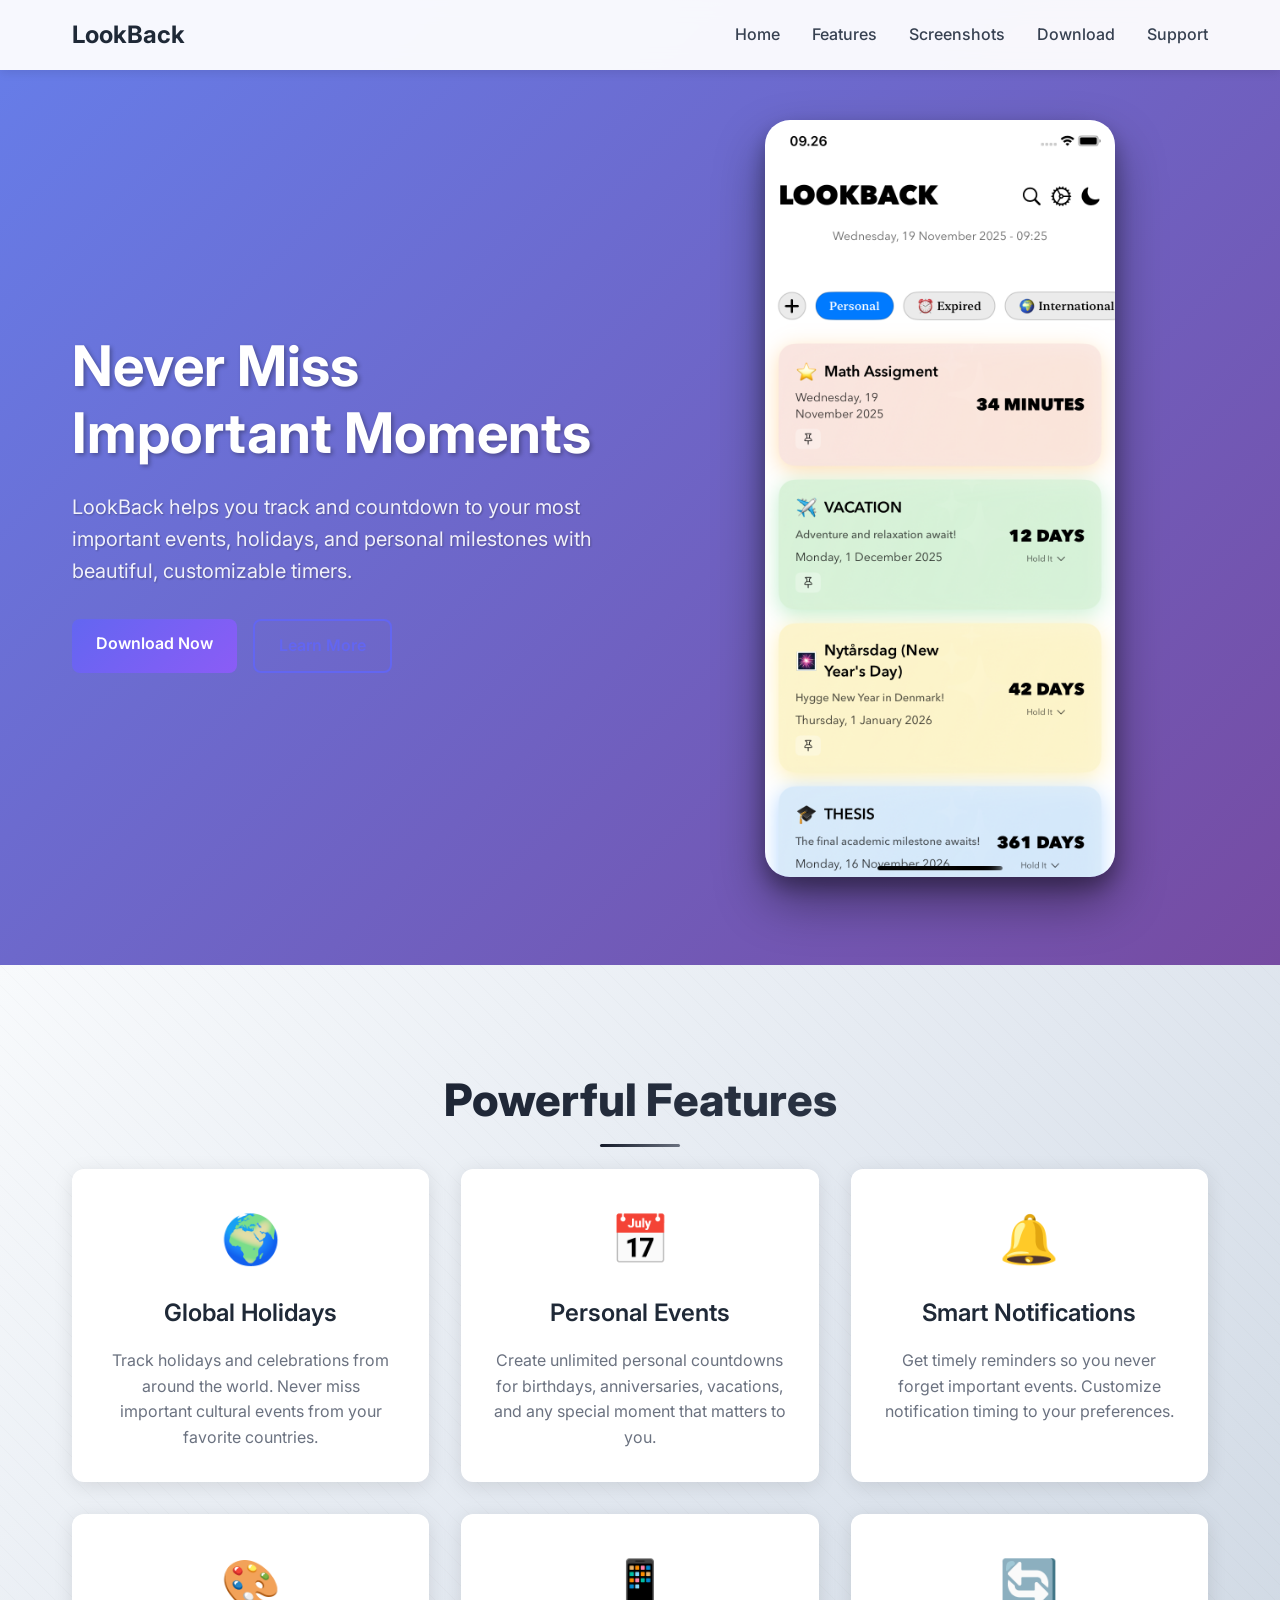
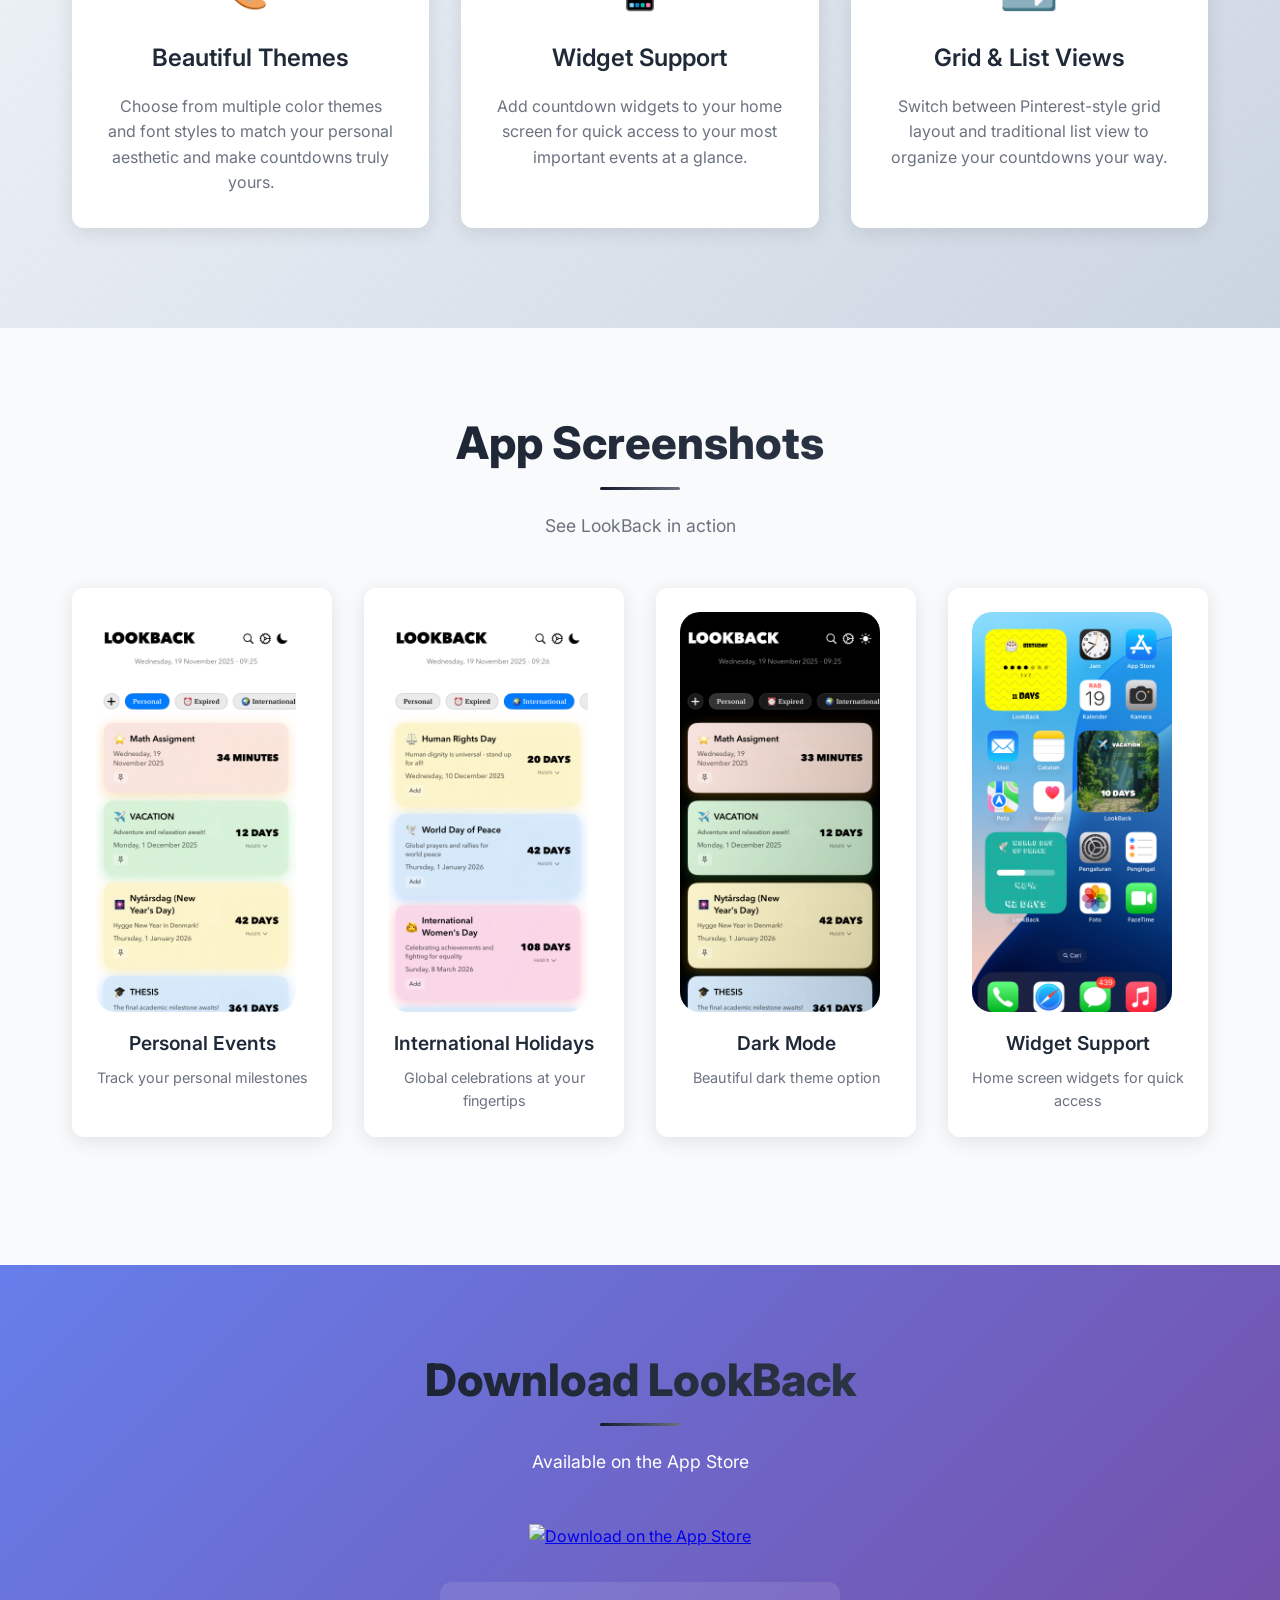
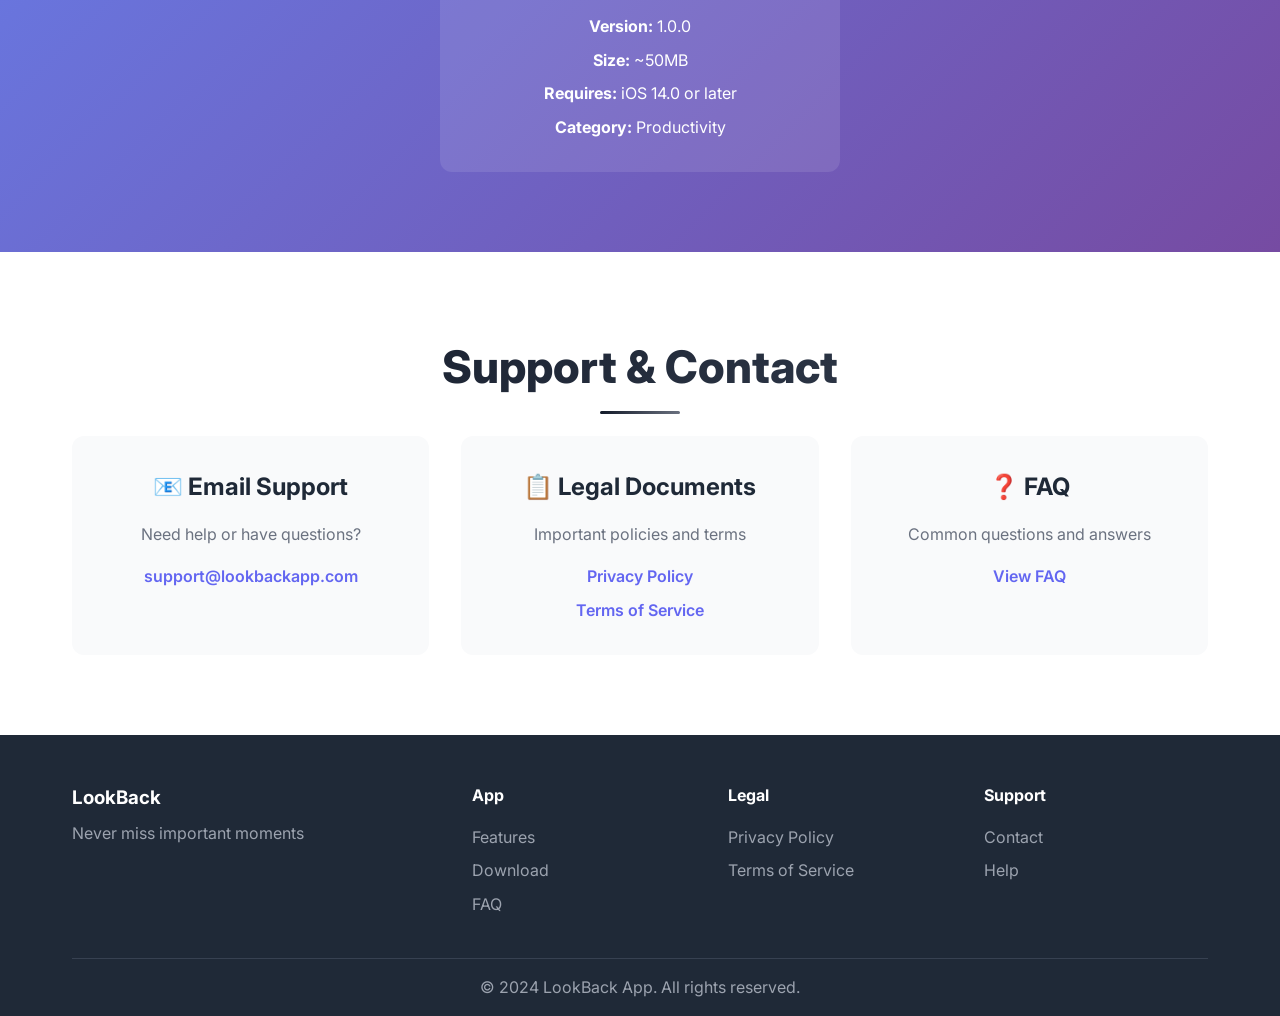
==== index.html @ e38936b4 "Add files via upload Init" ====
<!DOCTYPE html>
<html lang="en">
<head>
    <meta charset="UTF-8">
    <meta name="viewport" content="width=device-width, initial-scale=1.0">
    <title>LookBack - Countdown App</title>
    <meta name="description" content="LookBack - Never miss important moments with beautiful countdown timers for personal events, holidays, and global celebrations.">
    <meta name="keywords" content="countdown, timer, events, holidays, personal, reminders, iOS, app">
    <meta name="author" content="LookBack Team">
    <link rel="stylesheet" href="styles.css">
    <link href="https://fonts.googleapis.com/css2?family=Inter:wght@300;400;500;600;700&display=swap" rel="stylesheet">
    <link rel="icon" type="image/png" href="images/Icon.png">
</head>
<body>
    <nav class="navbar">
        <div class="nav-container">
            <div class="nav-logo">
                <h1>LookBack</h1>
            </div>
            <ul class="nav-menu">
                <li><a href="#home" class="nav-link">Home</a></li>
                <li><a href="#features" class="nav-link">Features</a></li>
                <li><a href="#screenshots" class="nav-link">Screenshots</a></li>
                <li><a href="#download" class="nav-link">Download</a></li>
                <li><a href="#support" class="nav-link">Support</a></li>
            </ul>
            <div class="hamburger">
                <span class="bar"></span>
                <span class="bar"></span>
                <span class="bar"></span>
            </div>
        </div>
    </nav>

    <main>
        <!-- Hero Section -->
        <section id="home" class="hero">
            <div class="hero-container">
                <div class="hero-content">
                    <h1 class="hero-title">Never Miss Important Moments</h1>
                    <p class="hero-subtitle">LookBack helps you track and countdown to your most important events, holidays, and personal milestones with beautiful, customizable timers.</p>
                    <div class="hero-buttons">
                        <a href="#download" class="btn btn-primary">Download Now</a>
                        <a href="#features" class="btn btn-secondary">Learn More</a>
                    </div>
                </div>
                <div class="hero-image">
                    <img src="images/lightMode.png" alt="LookBack App Screenshot" class="app-mockup">
                </div>
            </div>
        </section>

        <!-- Features Section -->
        <section id="features" class="features">
            <div class="container">
                <h2 class="section-title">Powerful Features</h2>
                <div class="features-grid">
                    <div class="feature-card">
                        <div class="feature-icon">🌍</div>
                        <h3>Global Holidays</h3>
                        <p>Track holidays and celebrations from around the world. Never miss important cultural events from your favorite countries.</p>
                    </div>
                    <div class="feature-card">
                        <div class="feature-icon">📅</div>
                        <h3>Personal Events</h3>
                        <p>Create unlimited personal countdowns for birthdays, anniversaries, vacations, and any special moment that matters to you.</p>
                    </div>
                    <div class="feature-card">
                        <div class="feature-icon">🔔</div>
                        <h3>Smart Notifications</h3>
                        <p>Get timely reminders so you never forget important events. Customize notification timing to your preferences.</p>
                    </div>
                    <div class="feature-card">
                        <div class="feature-icon">🎨</div>
                        <h3>Beautiful Themes</h3>
                        <p>Choose from multiple color themes and font styles to match your personal aesthetic and make countdowns truly yours.</p>
                    </div>
                    <div class="feature-card">
                        <div class="feature-icon">📱</div>
                        <h3>Widget Support</h3>
                        <p>Add countdown widgets to your home screen for quick access to your most important events at a glance.</p>
                    </div>
                    <div class="feature-card">
                        <div class="feature-icon">🔄</div>
                        <h3>Grid & List Views</h3>
                        <p>Switch between Pinterest-style grid layout and traditional list view to organize your countdowns your way.</p>
                    </div>
                </div>
            </div>
        </section>

        <!-- Screenshots Section -->
        <section id="screenshots" class="screenshots">
            <div class="container">
                <h2 class="section-title">App Screenshots</h2>
                <p class="section-subtitle">See LookBack in action</p>
                <div class="screenshot-grid">
                    <div class="screenshot-item">
                        <img src="images/lightMode.png" alt="Home Screen with Personal Events" class="screenshot-img">
                        <h4>Personal Events</h4>
                        <p>Track your personal milestones</p>
                    </div>
                    <div class="screenshot-item">
                        <img src="images/International.png" alt="International Holidays Screen" class="screenshot-img">
                        <h4>International Holidays</h4>
                        <p>Global celebrations at your fingertips</p>
                    </div>
                    <div class="screenshot-item">
                        <img src="images/DarkMode.png" alt="Dark Mode Theme" class="screenshot-img">
                        <h4>Dark Mode</h4>
                        <p>Beautiful dark theme option</p>
                    </div>
                    <div class="screenshot-item">
                        <img src="images/pemkaianwidget.PNG" alt="Widget Usage" class="screenshot-img">
                        <h4>Widget Support</h4>
                        <p>Home screen widgets for quick access</p>
                    </div>
                </div>
                
            </div>
        </section>

        <!-- Download Section -->
        <section id="download" class="download">
            <div class="container">
                <h2 class="section-title">Download LookBack</h2>
                <p class="section-subtitle">Available on the App Store</p>
                <div class="download-buttons">
                    <a href="#" class="app-store-button">
                        <img src="images/app-store-badge.png" alt="Download on the App Store">
                    </a>
                </div>
                <div class="app-info">
                    <p><strong>Version:</strong> 1.0.0</p>
                    <p><strong>Size:</strong> ~50MB</p>
                    <p><strong>Requires:</strong> iOS 14.0 or later</p>
                    <p><strong>Category:</strong> Productivity</p>
                </div>
            </div>
        </section>

        <!-- Support Section -->
        <section id="support" class="support">
            <div class="container">
                <h2 class="section-title">Support & Contact</h2>
                <div class="support-grid">
                    <div class="support-item">
                        <h3>📧 Email Support</h3>
                        <p>Need help or have questions?</p>
                        <a href="mailto:support@lookbackapp.com" class="support-link">support@lookbackapp.com</a>
                    </div>
                    <div class="support-item">
                        <h3>📋 Legal Documents</h3>
                        <p>Important policies and terms</p>
                        <div class="legal-links">
                            <a href="privacy-policy.html" class="support-link">Privacy Policy</a>
                            <a href="terms-of-service.html" class="support-link">Terms of Service</a>
                        </div>
                    </div>
                    <div class="support-item">
                        <h3>❓ FAQ</h3>
                        <p>Common questions and answers</p>
                        <a href="faq.html" class="support-link">View FAQ</a>
                    </div>
                </div>
            </div>
        </section>
    </main>

    <footer class="footer">
        <div class="container">
            <div class="footer-content">
                <div class="footer-brand">
                    <h3>LookBack</h3>
                    <p>Never miss important moments</p>
                </div>
                <div class="footer-links">
                    <div class="footer-section">
                        <h4>App</h4>
                        <ul>
                            <li><a href="#features">Features</a></li>
                            <li><a href="#download">Download</a></li>
                            <li><a href="faq.html">FAQ</a></li>
                        </ul>
                    </div>
                    <div class="footer-section">
                        <h4>Legal</h4>
                        <ul>
                            <li><a href="privacy-policy.html">Privacy Policy</a></li>
                            <li><a href="terms-of-service.html">Terms of Service</a></li>
                        </ul>
                    </div>
                    <div class="footer-section">
                        <h4>Support</h4>
                        <ul>
                            <li><a href="mailto:support@lookbackapp.com">Contact</a></li>
                            <li><a href="#support">Help</a></li>
                        </ul>
                    </div>
                </div>
            </div>
            <div class="footer-bottom">
                <p>&copy; 2024 LookBack App. All rights reserved.</p>
            </div>
        </div>
    </footer>

    <script src="script.js"></script>
</body>
</html>
---- styles.css ----
/* Reset and Base Styles */
* {
    margin: 0;
    padding: 0;
    box-sizing: border-box;
}

html {
    scroll-behavior: smooth;
}

body {
    font-family: 'Inter', -apple-system, BlinkMacSystemFont, 'Segoe UI', Roboto, Oxygen, Ubuntu, Cantarell, sans-serif;
    line-height: 1.6;
    color: #333;
    background-color: #fafafa;
}

/* Navigation */
.navbar {
    background: rgba(255, 255, 255, 0.95);
    backdrop-filter: blur(10px);
    position: fixed;
    top: 0;
    width: 100%;
    z-index: 1000;
    box-shadow: 0 2px 10px rgba(0, 0, 0, 0.1);
}

.nav-container {
    max-width: 1200px;
    margin: 0 auto;
    padding: 1rem 2rem;
    display: flex;
    justify-content: space-between;
    align-items: center;
}

.nav-logo h1 {
    font-size: 1.5rem;
    font-weight: 700;
    color: #1f2937;
}

.nav-logo a {
    text-decoration: none;
    color: inherit;
}

.nav-menu {
    display: flex;
    list-style: none;
    gap: 2rem;
}

.nav-link {
    text-decoration: none;
    color: #374151;
    font-weight: 500;
    transition: color 0.3s ease;
}

.nav-link:hover {
    color: #6366f1;
}

.hamburger {
    display: none;
    flex-direction: column;
    cursor: pointer;
}

.bar {
    width: 25px;
    height: 3px;
    background-color: #374151;
    margin: 3px 0;
    transition: 0.3s;
}

/* Container */
.container {
    max-width: 1200px;
    margin: 0 auto;
    padding: 0 2rem;
}

/* Buttons */
.btn {
    display: inline-block;
    padding: 12px 24px;
    border-radius: 8px;
    text-decoration: none;
    font-weight: 600;
    transition: all 0.3s ease;
    border: none;
    cursor: pointer;
    font-size: 1rem;
    text-align: center;
}

.btn-primary {
    background: linear-gradient(135deg, #6366f1, #8b5cf6);
    color: white;
}

.btn-primary:hover {
    transform: translateY(-2px);
    box-shadow: 0 10px 25px rgba(99, 102, 241, 0.3);
}

.btn-secondary {
    background: transparent;
    color: #6366f1;
    border: 2px solid #6366f1;
}

.btn-secondary:hover {
    background: #6366f1;
    color: white;
    transform: translateY(-2px);
}

/* Hero Section */
.hero {
    padding: 120px 0 80px;
    background: linear-gradient(135deg, #667eea 0%, #764ba2 100%);
    color: white;
    overflow: hidden;
    position: relative;
    min-height: 90vh;
}

.hero-container {
    max-width: 1200px;
    margin: 0 auto;
    padding: 0 2rem;
    display: grid;
    grid-template-columns: 1fr 1fr;
    gap: 4rem;
    align-items: center;
    position: relative;
    z-index: 2;
    min-height: 70vh;
}

.hero-title {
    font-size: 3.5rem;
    font-weight: 700;
    margin-bottom: 1.5rem;
    line-height: 1.2;
    color: white;
    text-shadow: 2px 2px 4px rgba(0, 0, 0, 0.3);
}

.hero-subtitle {
    font-size: 1.25rem;
    margin-bottom: 2rem;
    opacity: 0.9;
    line-height: 1.6;
    color: white;
    text-shadow: 1px 1px 2px rgba(0, 0, 0, 0.3);
}

.hero-buttons {
    display: flex;
    gap: 1rem;
    flex-wrap: wrap;
}

.hero-image {
    text-align: center;
}

.app-mockup {
    max-width: 350px;
    height: auto;
    border-radius: 25px;
    box-shadow: 0 25px 50px rgba(0, 0, 0, 0.4), 0 10px 20px rgba(0, 0, 0, 0.3);
    transition: transform 0.3s ease, box-shadow 0.3s ease;
    animation: float 6s ease-in-out infinite, rotate 20s linear infinite;
}

.app-mockup:hover {
    transform: scale(1.05) rotateY(10deg);
    box-shadow: 0 35px 70px rgba(0, 0, 0, 0.5), 0 15px 30px rgba(0, 0, 0, 0.4);
}

@keyframes float {
    0%, 100% { transform: translateY(0px) rotateY(0deg); }
    50% { transform: translateY(-20px) rotateY(5deg); }
}

@keyframes rotate {
    0% { transform: rotateY(0deg); }
    25% { transform: rotateY(5deg); }
    50% { transform: rotateY(0deg); }
    75% { transform: rotateY(-5deg); }
    100% { transform: rotateY(0deg); }
}

/* Sections */
.section-title {
    font-size: 2.8rem;
    font-weight: 800;
    text-align: center;
    margin-bottom: 2rem;
    color: #111827;
    background: linear-gradient(135deg, #111827 0%, #374151 100%);
    -webkit-background-clip: text;
    -webkit-text-fill-color: transparent;
    background-clip: text;
    position: relative;
}

.section-title::after {
    content: '';
    position: absolute;
    bottom: -10px;
    left: 50%;
    transform: translateX(-50%);
    width: 80px;
    height: 3px;
    background: linear-gradient(135deg, #111827 0%, #6b7280 100%);
    border-radius: 2px;
}

.section-subtitle {
    font-size: 1.1rem;
    text-align: center;
    color: #6b7280;
    margin-bottom: 3rem;
}

/* Features Section */
.features {
    padding: 100px 0;
    background: linear-gradient(135deg, #f8fafc 0%, #e2e8f0 50%, #cbd5e1 100%);
    position: relative;
}

.features::before {
    content: '';
    position: absolute;
    top: 0;
    left: 0;
    right: 0;
    bottom: 0;
    background: linear-gradient(45deg, transparent 49%, rgba(0,0,0,0.02) 50%, transparent 51%);
    background-size: 20px 20px;
}

.features-grid {
    display: grid;
    grid-template-columns: repeat(auto-fit, minmax(300px, 1fr));
    gap: 2rem;
}

.feature-card {
    background: white;
    padding: 2rem;
    border-radius: 12px;
    box-shadow: 0 4px 20px rgba(0, 0, 0, 0.1);
    text-align: center;
    transition: transform 0.3s ease, box-shadow 0.3s ease;
}

.feature-card:hover {
    transform: translateY(-5px);
    box-shadow: 0 10px 30px rgba(0, 0, 0, 0.15);
}

.feature-icon {
    font-size: 3rem;
    margin-bottom: 1rem;
}

.feature-card h3 {
    font-size: 1.5rem;
    font-weight: 600;
    margin-bottom: 1rem;
    color: #1f2937;
}

.feature-card p {
    color: #6b7280;
    line-height: 1.6;
}

/* Screenshots Section */
.screenshots {
    padding: 80px 0;
    background: #f9fafb;
}

.screenshot-grid {
    display: grid;
    grid-template-columns: repeat(auto-fit, minmax(250px, 1fr));
    gap: 2rem;
    margin-bottom: 3rem;
}

.screenshot-item {
    background: white;
    border-radius: 12px;
    padding: 1.5rem;
    text-align: center;
    box-shadow: 0 4px 20px rgba(0, 0, 0, 0.1);
    transition: transform 0.3s ease;
}

.screenshot-item:hover {
    transform: translateY(-3px);
}

.screenshot-img {
    width: 200px;
    height: 400px;
    object-fit: cover;
    border-radius: 20px;
    margin-bottom: 1rem;
    background: #e5e7eb;
    display: flex;
    align-items: center;
    justify-content: center;
    font-size: 0.9rem;
    color: #6b7280;
}

.screenshot-item h4 {
    font-size: 1.2rem;
    font-weight: 600;
    margin-bottom: 0.5rem;
    color: #1f2937;
}

.screenshot-item p {
    color: #6b7280;
    font-size: 0.9rem;
}

/* Image Suggestions */
.image-suggestions {
    background: white;
    padding: 2rem;
    border-radius: 12px;
    box-shadow: 0 4px 20px rgba(0, 0, 0, 0.1);
    margin-top: 2rem;
}

.image-suggestions h3 {
    color: #1f2937;
    margin-bottom: 1rem;
}

.image-suggestions ul {
    list-style: none;
    padding-left: 0;
}

.image-suggestions li {
    margin-bottom: 0.8rem;
    padding: 0.5rem;
    background: #f3f4f6;
    border-radius: 6px;
}

.image-suggestions li strong {
    color: #6366f1;
}

/* Download Section */
.download {
    padding: 80px 0;
    background: linear-gradient(135deg, #667eea 0%, #764ba2 100%);
    color: white;
    text-align: center;
}

.download .section-title,
.download .section-subtitle {
    color: white;
}

.download-buttons {
    margin: 2rem 0;
}

.app-store-button img {
    height: 60px;
    transition: transform 0.3s ease;
}

.app-store-button:hover img {
    transform: scale(1.05);
}

.app-info {
    background: rgba(255, 255, 255, 0.1);
    border-radius: 12px;
    padding: 1.5rem;
    margin: 2rem auto 0;
    max-width: 400px;
}

.app-info p {
    margin: 0.5rem 0;
}

/* Support Section */
.support {
    padding: 80px 0;
    background: white;
}

.support-grid {
    display: grid;
    grid-template-columns: repeat(auto-fit, minmax(300px, 1fr));
    gap: 2rem;
}

.support-item {
    background: #f9fafb;
    padding: 2rem;
    border-radius: 12px;
    text-align: center;
}

.support-item h3 {
    font-size: 1.5rem;
    margin-bottom: 1rem;
    color: #1f2937;
}

.support-item p {
    color: #6b7280;
    margin-bottom: 1rem;
}

.support-link {
    color: #6366f1;
    text-decoration: none;
    font-weight: 600;
    transition: color 0.3s ease;
}

.support-link:hover {
    color: #4f46e5;
    text-decoration: underline;
}

.legal-links {
    display: flex;
    flex-direction: column;
    gap: 0.5rem;
}

/* Footer */
.footer {
    background: #1f2937;
    color: white;
    padding: 3rem 0 1rem;
}

.footer-content {
    display: grid;
    grid-template-columns: 1fr 2fr;
    gap: 2rem;
    margin-bottom: 2rem;
}

.footer-brand h3 {
    margin-bottom: 0.5rem;
}

.footer-brand p {
    color: #9ca3af;
}

.footer-links {
    display: grid;
    grid-template-columns: repeat(auto-fit, minmax(150px, 1fr));
    gap: 2rem;
}

.footer-section h4 {
    margin-bottom: 1rem;
    color: white;
}

.footer-section ul {
    list-style: none;
}

.footer-section ul li {
    margin-bottom: 0.5rem;
}

.footer-section ul li a {
    color: #9ca3af;
    text-decoration: none;
    transition: color 0.3s ease;
}

.footer-section ul li a:hover {
    color: white;
}

.footer-bottom {
    border-top: 1px solid #374151;
    padding-top: 1rem;
    text-align: center;
    color: #9ca3af;
}

/* Legal Pages */
.legal-page {
    padding: 120px 0 80px;
    background: white;
    min-height: 100vh;
}

.legal-header {
    text-align: center;
    margin-bottom: 3rem;
}

.legal-header h1 {
    font-size: 3rem;
    font-weight: 700;
    color: #1f2937;
    margin-bottom: 1rem;
}

.last-updated {
    color: #6b7280;
    font-style: italic;
}

.legal-content {
    max-width: 800px;
    margin: 0 auto;
    line-height: 1.8;
}

.legal-section {
    margin-bottom: 3rem;
}

.legal-section h2 {
    font-size: 1.8rem;
    font-weight: 600;
    color: #1f2937;
    margin-bottom: 1rem;
    padding-bottom: 0.5rem;
    border-bottom: 2px solid #6366f1;
}

.legal-section h3 {
    font-size: 1.3rem;
    font-weight: 600;
    color: #374151;
    margin: 1.5rem 0 1rem;
}

.legal-section ul {
    margin-left: 1.5rem;
    margin-bottom: 1rem;
}

.legal-section li {
    margin-bottom: 0.5rem;
    color: #4b5563;
}

.legal-section p {
    margin-bottom: 1rem;
    color: #4b5563;
}

.contact-info {
    background: #f3f4f6;
    padding: 1.5rem;
    border-radius: 8px;
    margin: 1rem 0;
}

.contact-info p {
    margin-bottom: 0.5rem;
}

.legal-footer {
    margin-top: 3rem;
    padding-top: 2rem;
    border-top: 1px solid #e5e7eb;
    text-align: center;
}

.legal-footer p {
    margin-bottom: 1.5rem;
    font-weight: 500;
    color: #1f2937;
}

.legal-actions {
    display: flex;
    justify-content: center;
    gap: 1rem;
    flex-wrap: wrap;
}

/* Responsive Design */
@media (max-width: 768px) {
    .nav-menu {
        display: none;
    }
    
    .hamburger {
        display: flex;
    }
    
    .hero-container {
        grid-template-columns: 1fr;
        text-align: center;
        gap: 2rem;
    }
    
    .hero-title {
        font-size: 2.5rem;
    }
    
    .hero-buttons {
        justify-content: center;
    }
    
    .features-grid {
        grid-template-columns: 1fr;
    }
    
    .screenshot-grid {
        grid-template-columns: repeat(auto-fit, minmax(200px, 1fr));
    }
    
    .support-grid {
        grid-template-columns: 1fr;
    }
    
    .footer-content {
        grid-template-columns: 1fr;
        text-align: center;
    }
    
    .footer-links {
        grid-template-columns: repeat(2, 1fr);
    }
    
    .legal-header h1 {
        font-size: 2rem;
    }
    
    .legal-actions {
        flex-direction: column;
        align-items: center;
    }
}

@media (max-width: 480px) {
    .container,
    .nav-container {
        padding: 0 1rem;
    }
    
    .hero {
        padding: 100px 0 60px;
    }
    
    .hero {
        padding: 100px 0 60px;
        min-height: 85vh;
    }

    .hero-container {
        min-height: 70vh;
    }

    .hero-title {
        font-size: 2.8rem;
        margin-bottom: 1rem;
    }
    
    .hero-subtitle {
        font-size: 1.1rem;
        max-width: 100%;
        margin-bottom: 2rem;
    }

    .hero-buttons {
        flex-direction: column;
        align-items: center;
        gap: 1rem;
    }

    .btn {
        width: 100%;
        max-width: 280px;
        padding: 15px 24px;
        font-size: 1.1rem;
    }

    .app-mockup {
        max-width: 280px;
        margin: 0 auto;
    }

    .features {
        padding: 60px 0;
    }

    .feature-card {
        padding: 2rem;
        margin: 0 1rem;
    }
    
    .section-title {
        font-size: 2.2rem;
        margin-bottom: 1.5rem;
    }

    .screenshot-item {
        margin: 0 1rem;
    }

    .container {
        padding: 0 1rem;
    }
    
    .screenshot-grid {
        grid-template-columns: 1fr;
    }
    
    .footer-links {
        grid-template-columns: 1fr;
    }
}

/* Animations */
@keyframes fadeInUp {
    from {
        opacity: 0;
        transform: translateY(30px);
    }
    to {
        opacity: 1;
        transform: translateY(0);
    }
}

.feature-card,
.screenshot-item,
.support-item {
    animation: fadeInUp 0.6s ease forwards;
}

/* Dark mode support */
@media (prefers-color-scheme: dark) {
    body {
        background-color: #111827;
        color: #f9fafb;
    }
    
    .navbar {
        background: rgba(17, 24, 39, 0.95);
    }
    
    .nav-link {
        color: #d1d5db;
    }
    
    .nav-link:hover {
        color: #a5b4fc;
    }
    
    .features {
        background: #111827;
    }
    
    .feature-card {
        background: #1f2937;
        color: #f9fafb;
    }
    
    .feature-card h3 {
        color: #f9fafb;
    }
    
    .screenshots {
        background: #0f172a;
    }
    
    .screenshot-item,
    .image-suggestions {
        background: #1f2937;
    }
    
    .screenshot-item h4 {
        color: #f9fafb;
    }
    
    .support {
        background: #111827;
    }
    
    .support-item {
        background: #1f2937;
    }
    
    .support-item h3 {
        color: #f9fafb;
    }
}

/* Print styles */
@media print {
    .navbar,
    .footer,
    .hero-buttons,
    .legal-actions {
        display: none;
    }
    
    body {
        background: white;
        color: black;
    }
    
    .legal-page {
        padding: 1rem 0;
    }
}
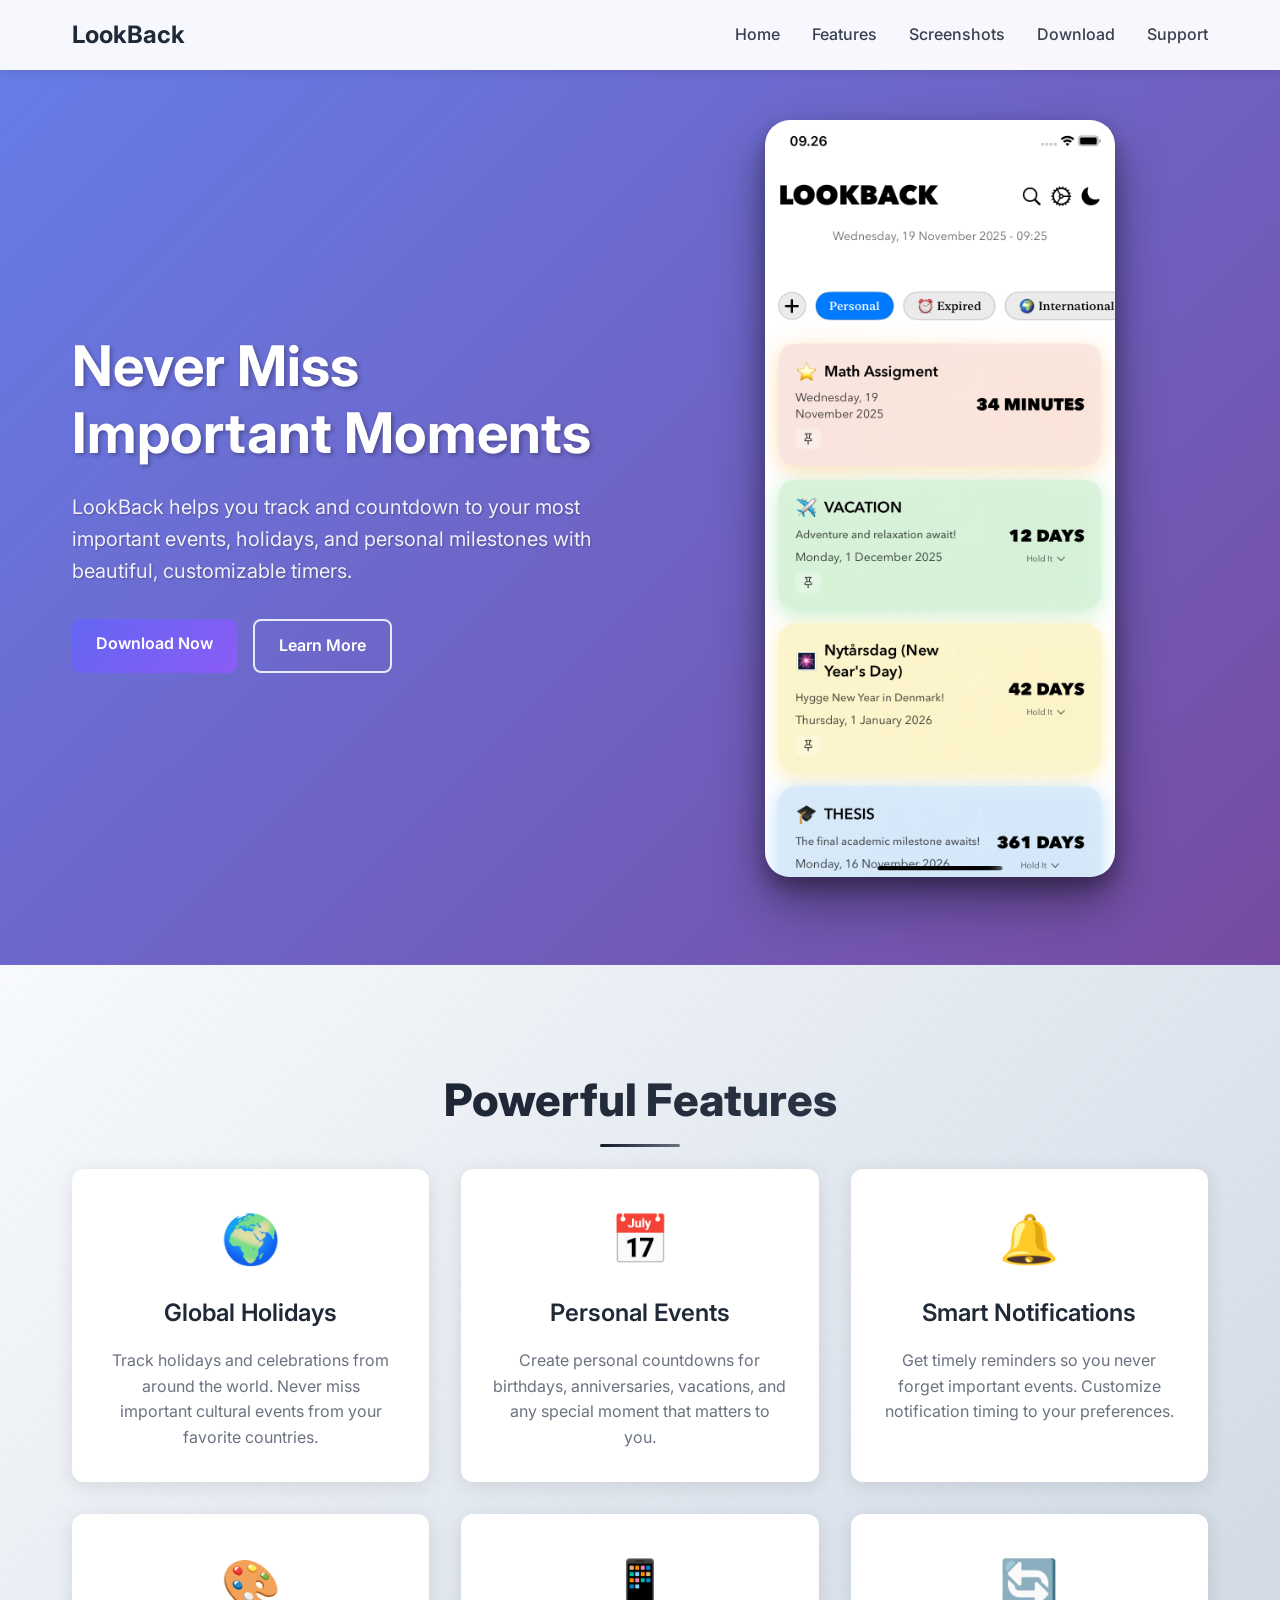
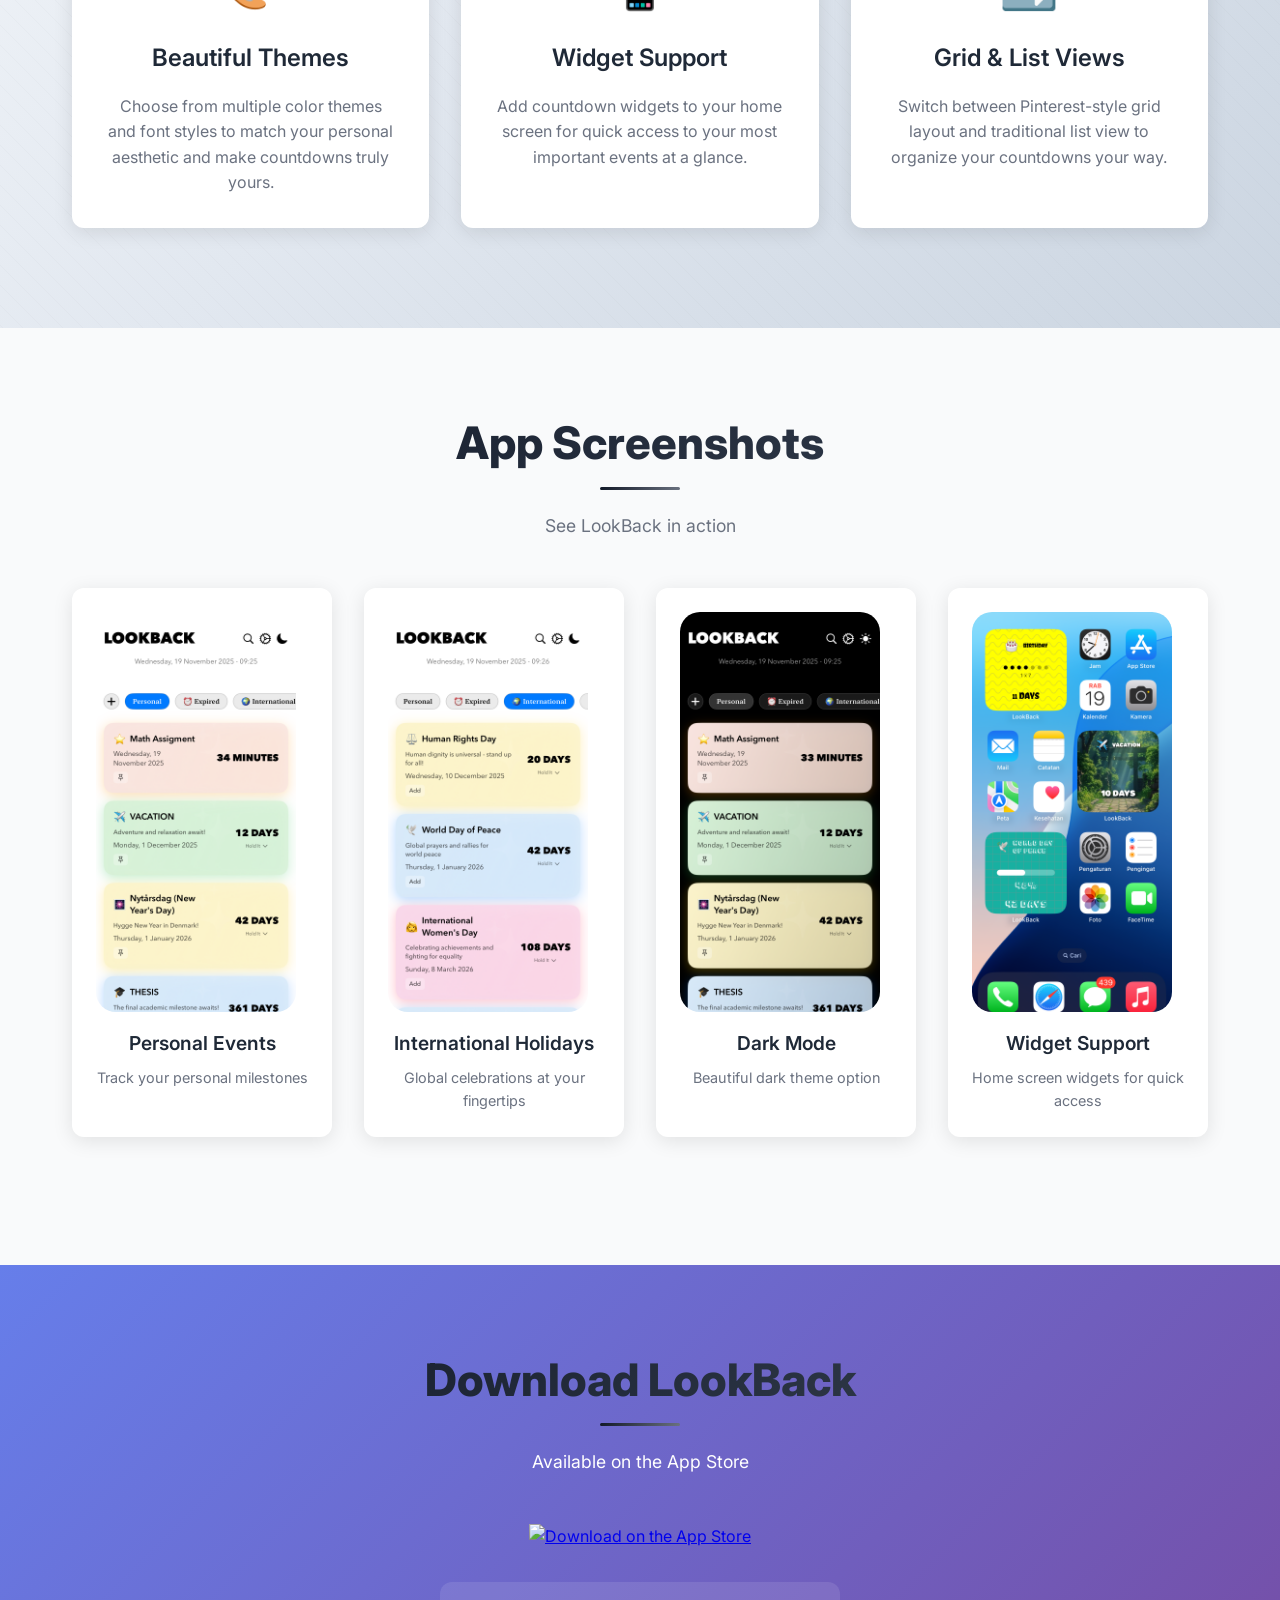
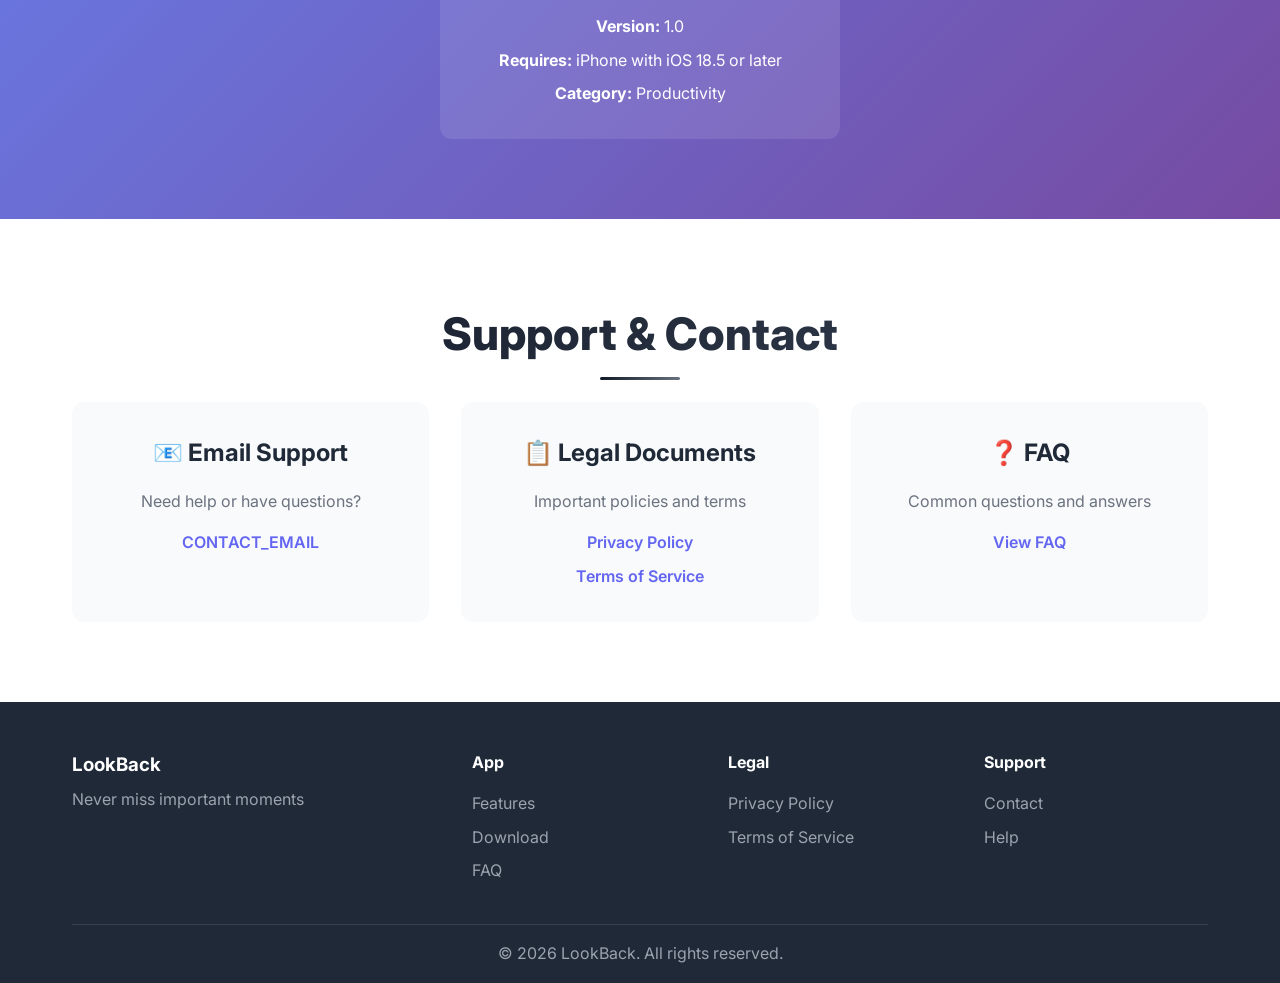
==== commit ae3b0e87: "Make the legal pages describe what the app actually does The privacy policy claimed Core Data, Keych" ====
--- a/index.html
+++ b/index.html
@@ -63,7 +63,7 @@
                     <div class="feature-card">
                         <div class="feature-icon">📅</div>
                         <h3>Personal Events</h3>
-                        <p>Create unlimited personal countdowns for birthdays, anniversaries, vacations, and any special moment that matters to you.</p>
+                        <p>Create personal countdowns for birthdays, anniversaries, vacations, and any special moment that matters to you.</p>
                     </div>
                     <div class="feature-card">
                         <div class="feature-icon">🔔</div>
@@ -131,9 +131,8 @@
                     </a>
                 </div>
                 <div class="app-info">
-                    <p><strong>Version:</strong> 1.0.0</p>
-                    <p><strong>Size:</strong> ~50MB</p>
-                    <p><strong>Requires:</strong> iOS 14.0 or later</p>
+                    <p><strong>Version:</strong> 1.0</p>
+                    <p><strong>Requires:</strong> iPhone with iOS 18.5 or later</p>
                     <p><strong>Category:</strong> Productivity</p>
                 </div>
             </div>
@@ -147,7 +146,7 @@
                     <div class="support-item">
                         <h3>📧 Email Support</h3>
                         <p>Need help or have questions?</p>
-                        <a href="mailto:support@lookbackapp.com" class="support-link">support@lookbackapp.com</a>
+                        <a href="mailto:CONTACT_EMAIL" class="support-link">CONTACT_EMAIL</a>
                     </div>
                     <div class="support-item">
                         <h3>📋 Legal Documents</h3>
@@ -193,14 +192,14 @@
                     <div class="footer-section">
                         <h4>Support</h4>
                         <ul>
-                            <li><a href="mailto:support@lookbackapp.com">Contact</a></li>
+                            <li><a href="mailto:CONTACT_EMAIL">Contact</a></li>
                             <li><a href="#support">Help</a></li>
                         </ul>
                     </div>
                 </div>
             </div>
             <div class="footer-bottom">
-                <p>&copy; 2024 LookBack App. All rights reserved.</p>
+                <p>&copy; 2026 LookBack. All rights reserved.</p>
             </div>
         </div>
     </footer>
--- a/styles.css
+++ b/styles.css
@@ -162,6 +162,16 @@
     text-shadow: 1px 1px 2px rgba(0, 0, 0, 0.3);
 }
 
+.hero .btn-secondary {
+    color: white;
+    border-color: rgba(255, 255, 255, 0.85);
+}
+
+.hero .btn-secondary:hover {
+    background: white;
+    color: #4f46e5;
+}
+
 .hero-buttons {
     display: flex;
     gap: 1rem;
@@ -817,6 +827,90 @@
     .support-item h3 {
         color: #f9fafb;
     }
+
+    .nav-logo h1 {
+        color: #f9fafb;
+    }
+
+    .bar {
+        background-color: #d1d5db;
+    }
+
+    .section-title {
+        background: linear-gradient(135deg, #f9fafb 0%, #c7d2fe 100%);
+        -webkit-background-clip: text;
+        background-clip: text;
+    }
+
+    .section-title::after {
+        background: linear-gradient(135deg, #a5b4fc 0%, #6b7280 100%);
+    }
+
+    .section-subtitle,
+    .feature-card p,
+    .screenshot-item p,
+    .support-item p,
+    .screenshot-img {
+        color: #9ca3af;
+    }
+
+    .download .section-subtitle {
+        color: white;
+    }
+
+    .image-suggestions h3 {
+        color: #f9fafb;
+    }
+
+    .image-suggestions li {
+        background: #374151;
+        color: #e5e7eb;
+    }
+
+    .image-suggestions li strong,
+    .support-link,
+    .legal-section a {
+        color: #a5b4fc;
+    }
+
+    .support-link:hover {
+        color: #c7d2fe;
+    }
+
+    .screenshot-img {
+        background: #374151;
+    }
+
+    .legal-page {
+        background: #111827;
+    }
+
+    .legal-header h1,
+    .legal-section h2,
+    .legal-footer p {
+        color: #f9fafb;
+    }
+
+    .legal-section h3 {
+        color: #e5e7eb;
+    }
+
+    .legal-section p,
+    .legal-section li {
+        color: #d1d5db;
+    }
+
+    .last-updated {
+        color: #9ca3af;
+    }
+
+    .contact-info {
+        background: #1f2937;
+    }
+
+    .legal-footer {
+        border-top-color: #374151;
+    }
 }
 
 /* Print styles */
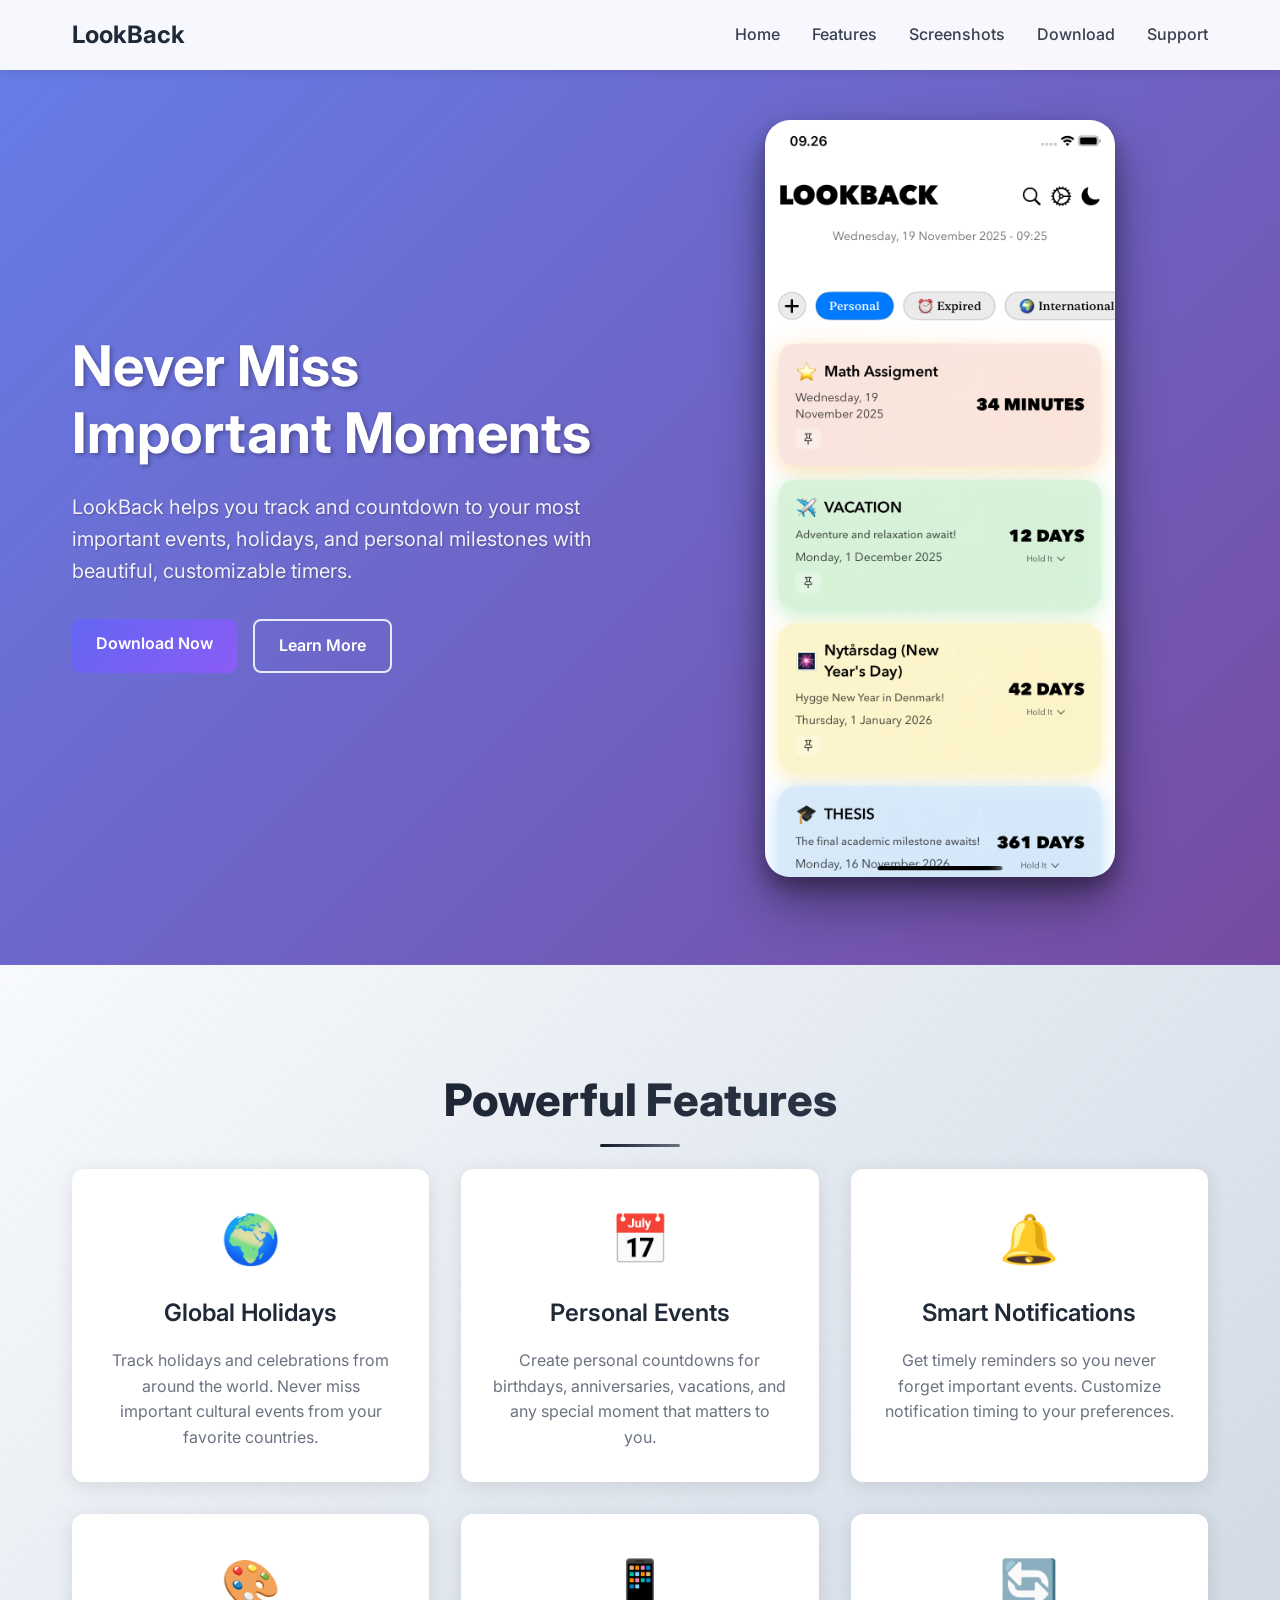
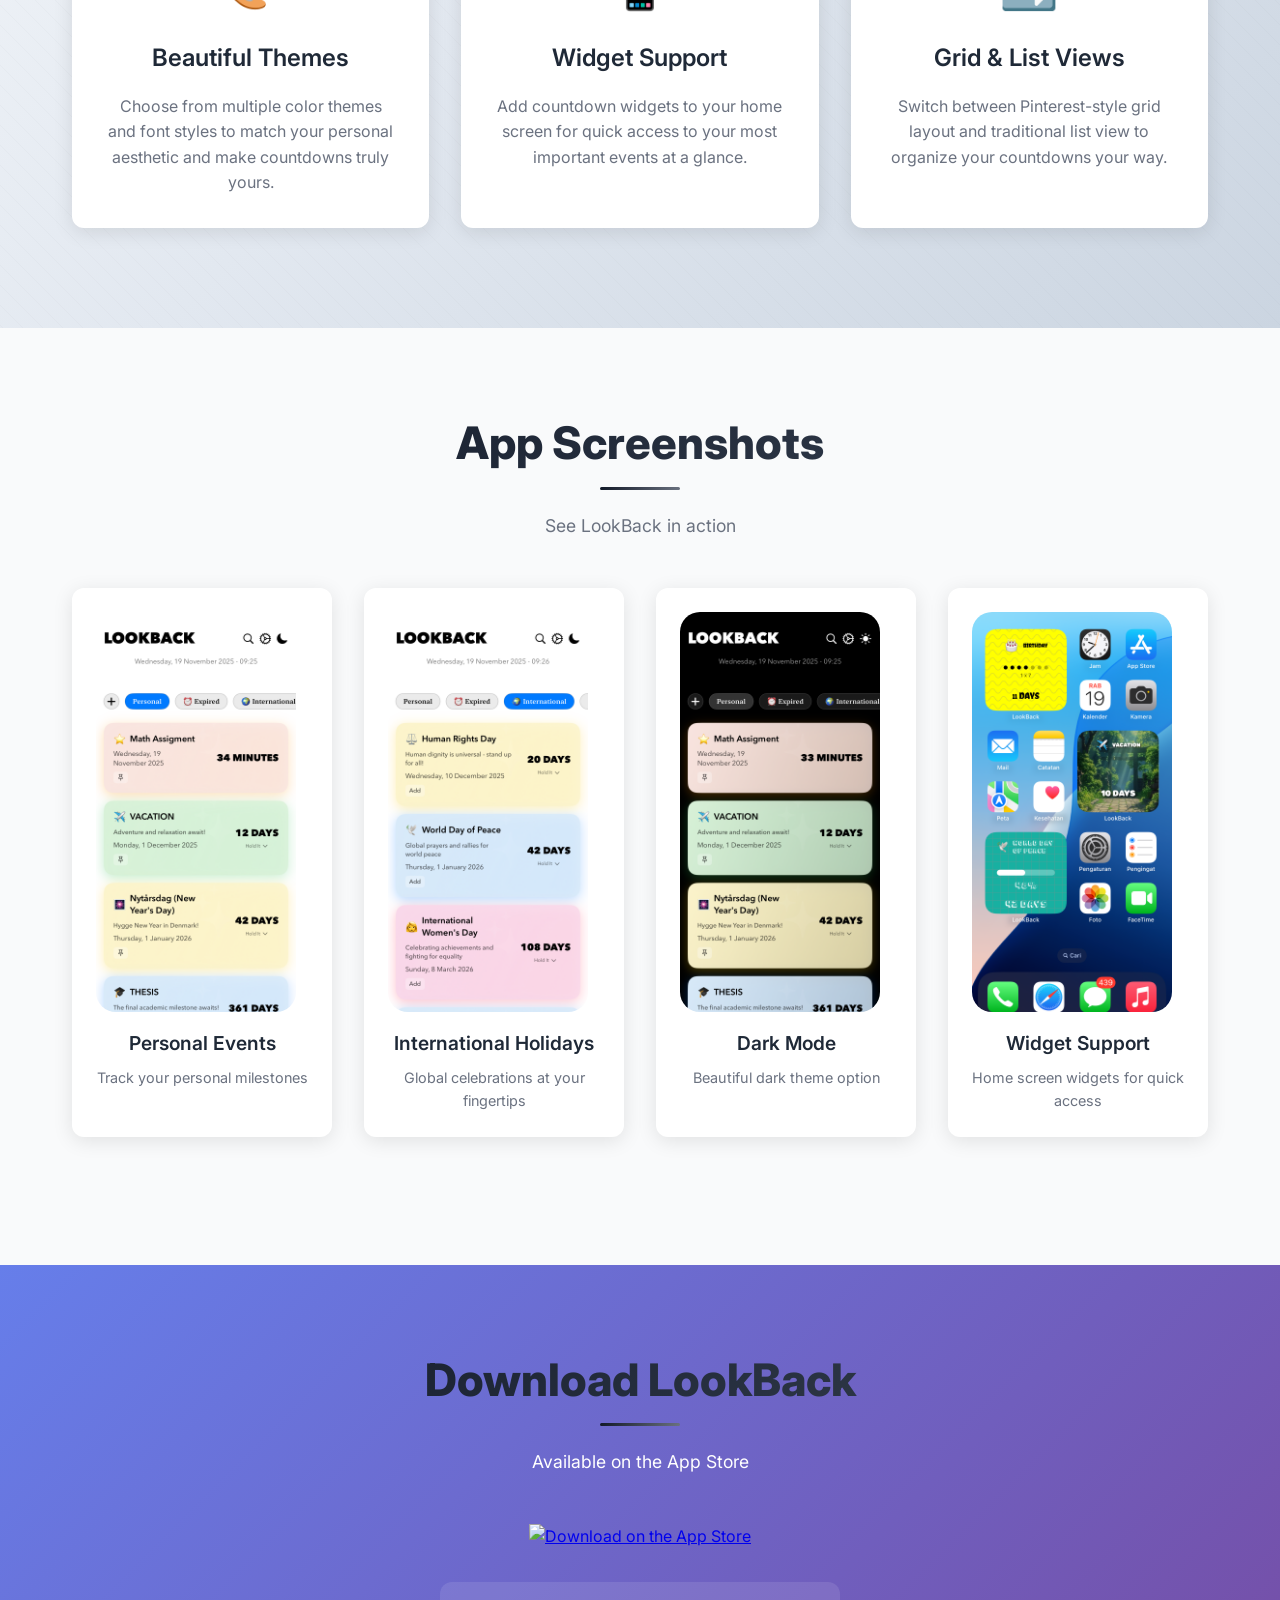
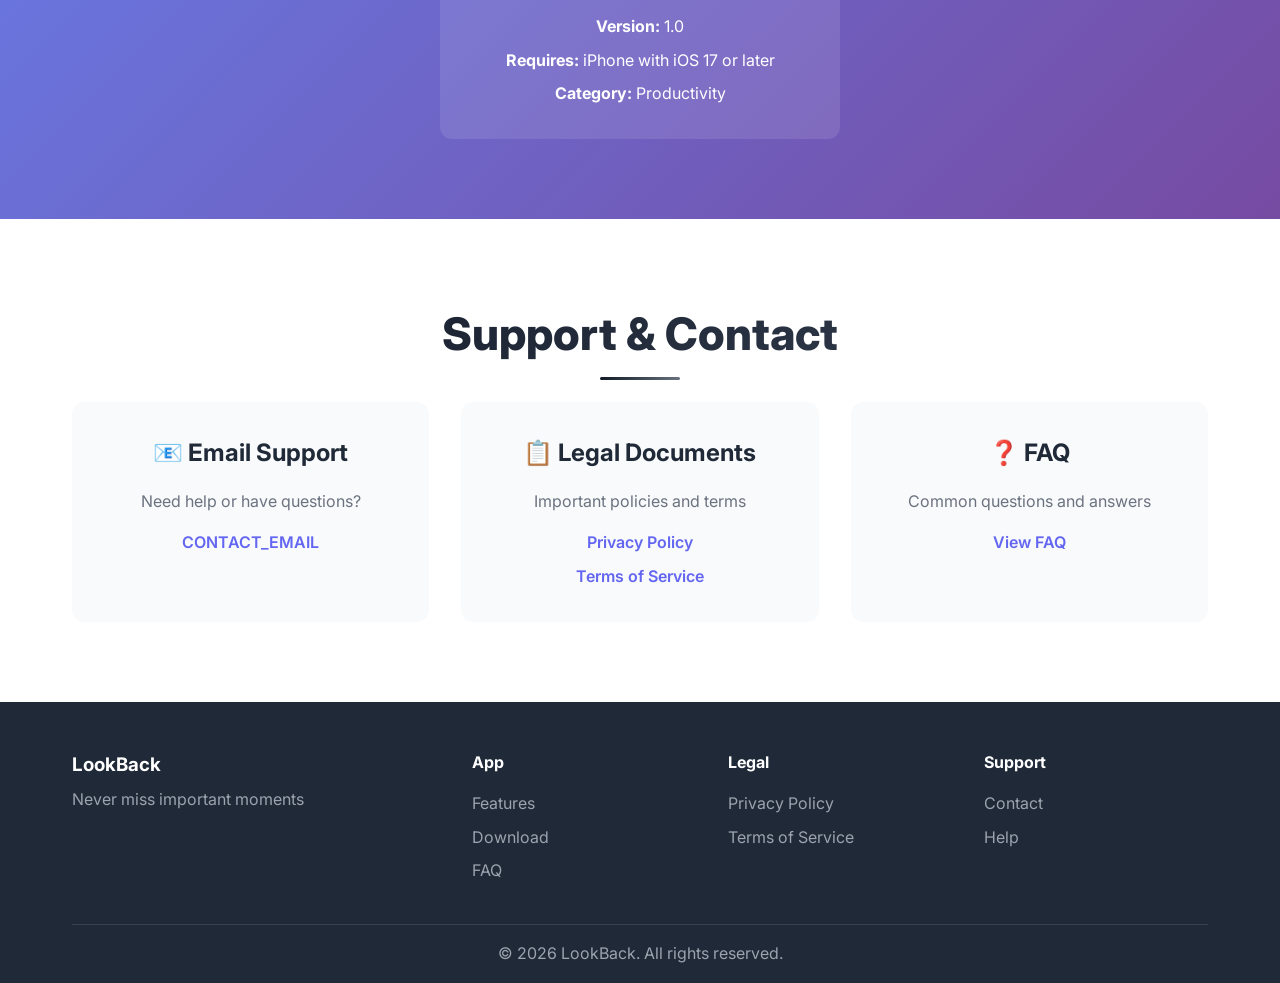
==== commit aef7ea19: "Lower minimum iOS requirement to 17 Co-Authored-By: Claude Opus 5.5 <noreply@anthropic.com>" ====
--- a/index.html
+++ b/index.html
@@ -132,7 +132,7 @@
                 </div>
                 <div class="app-info">
                     <p><strong>Version:</strong> 1.0</p>
-                    <p><strong>Requires:</strong> iPhone with iOS 18.5 or later</p>
+                    <p><strong>Requires:</strong> iPhone with iOS 17 or later</p>
                     <p><strong>Category:</strong> Productivity</p>
                 </div>
             </div>
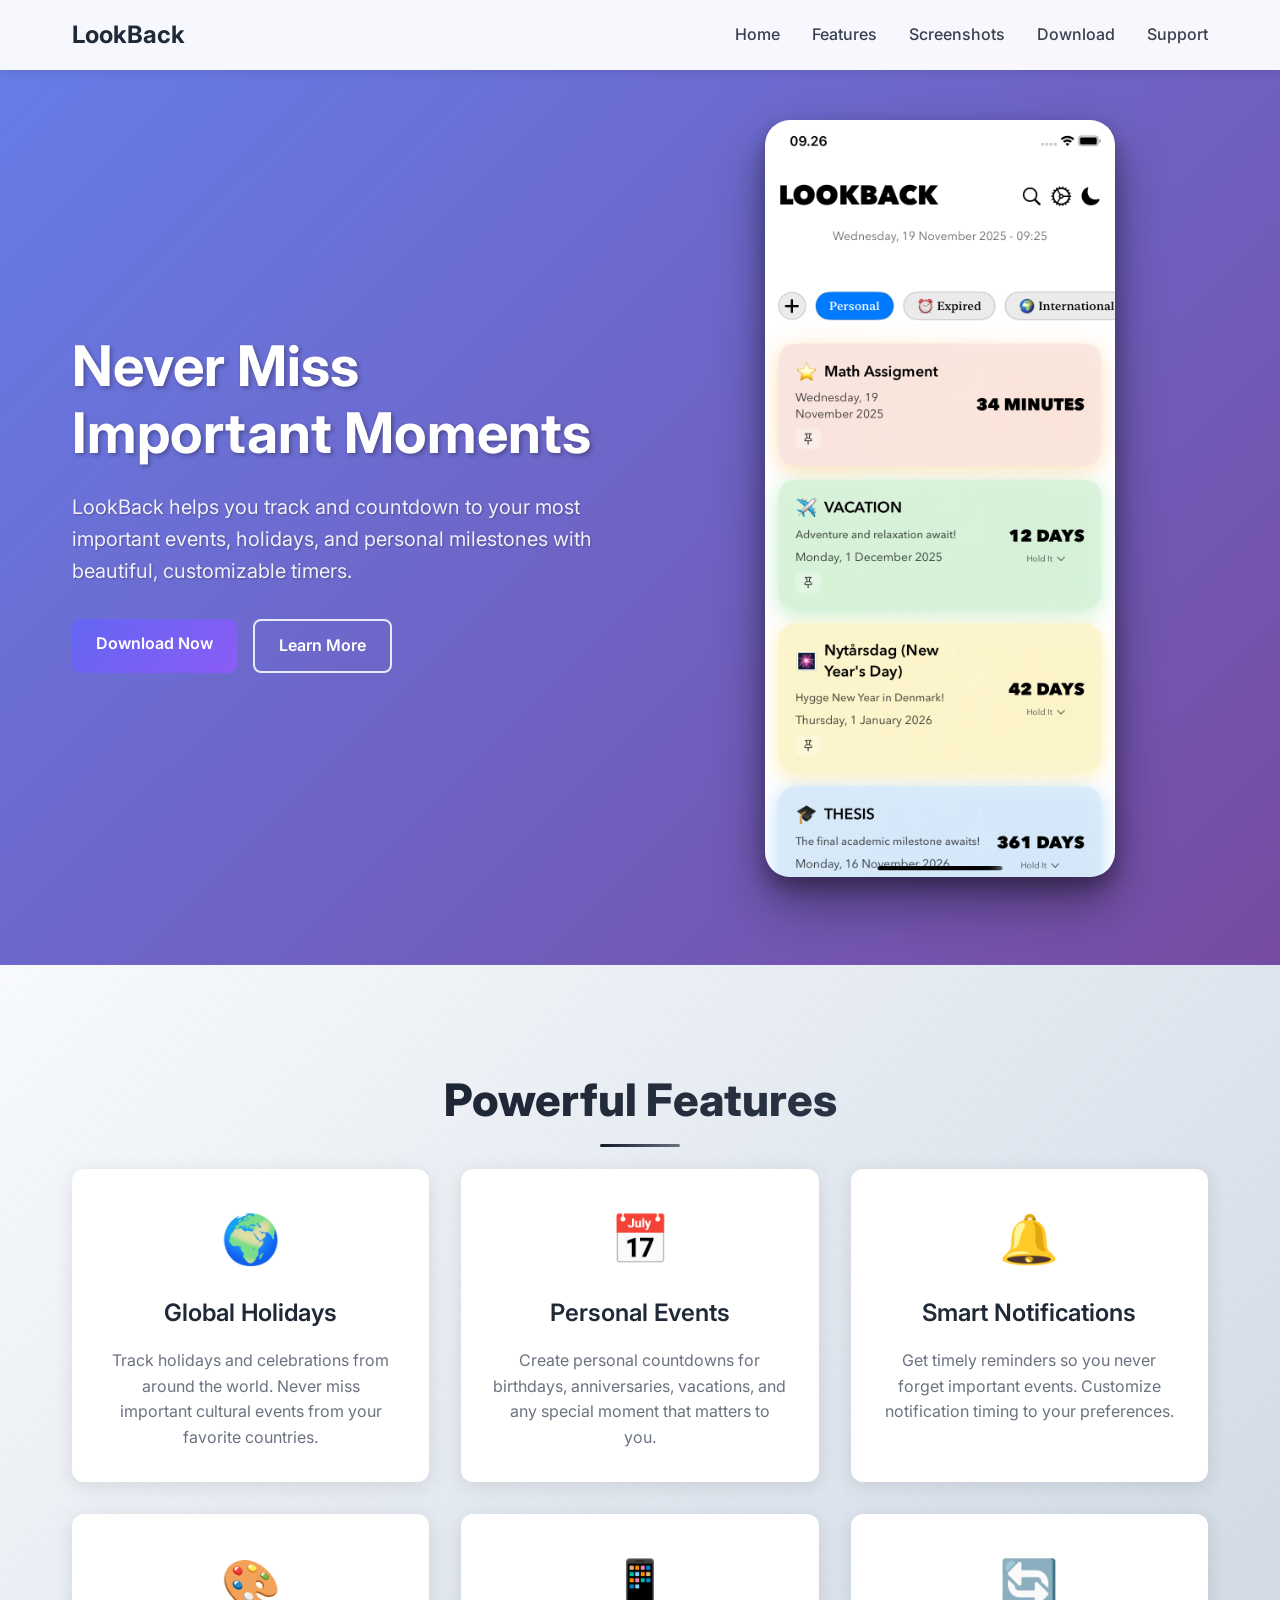
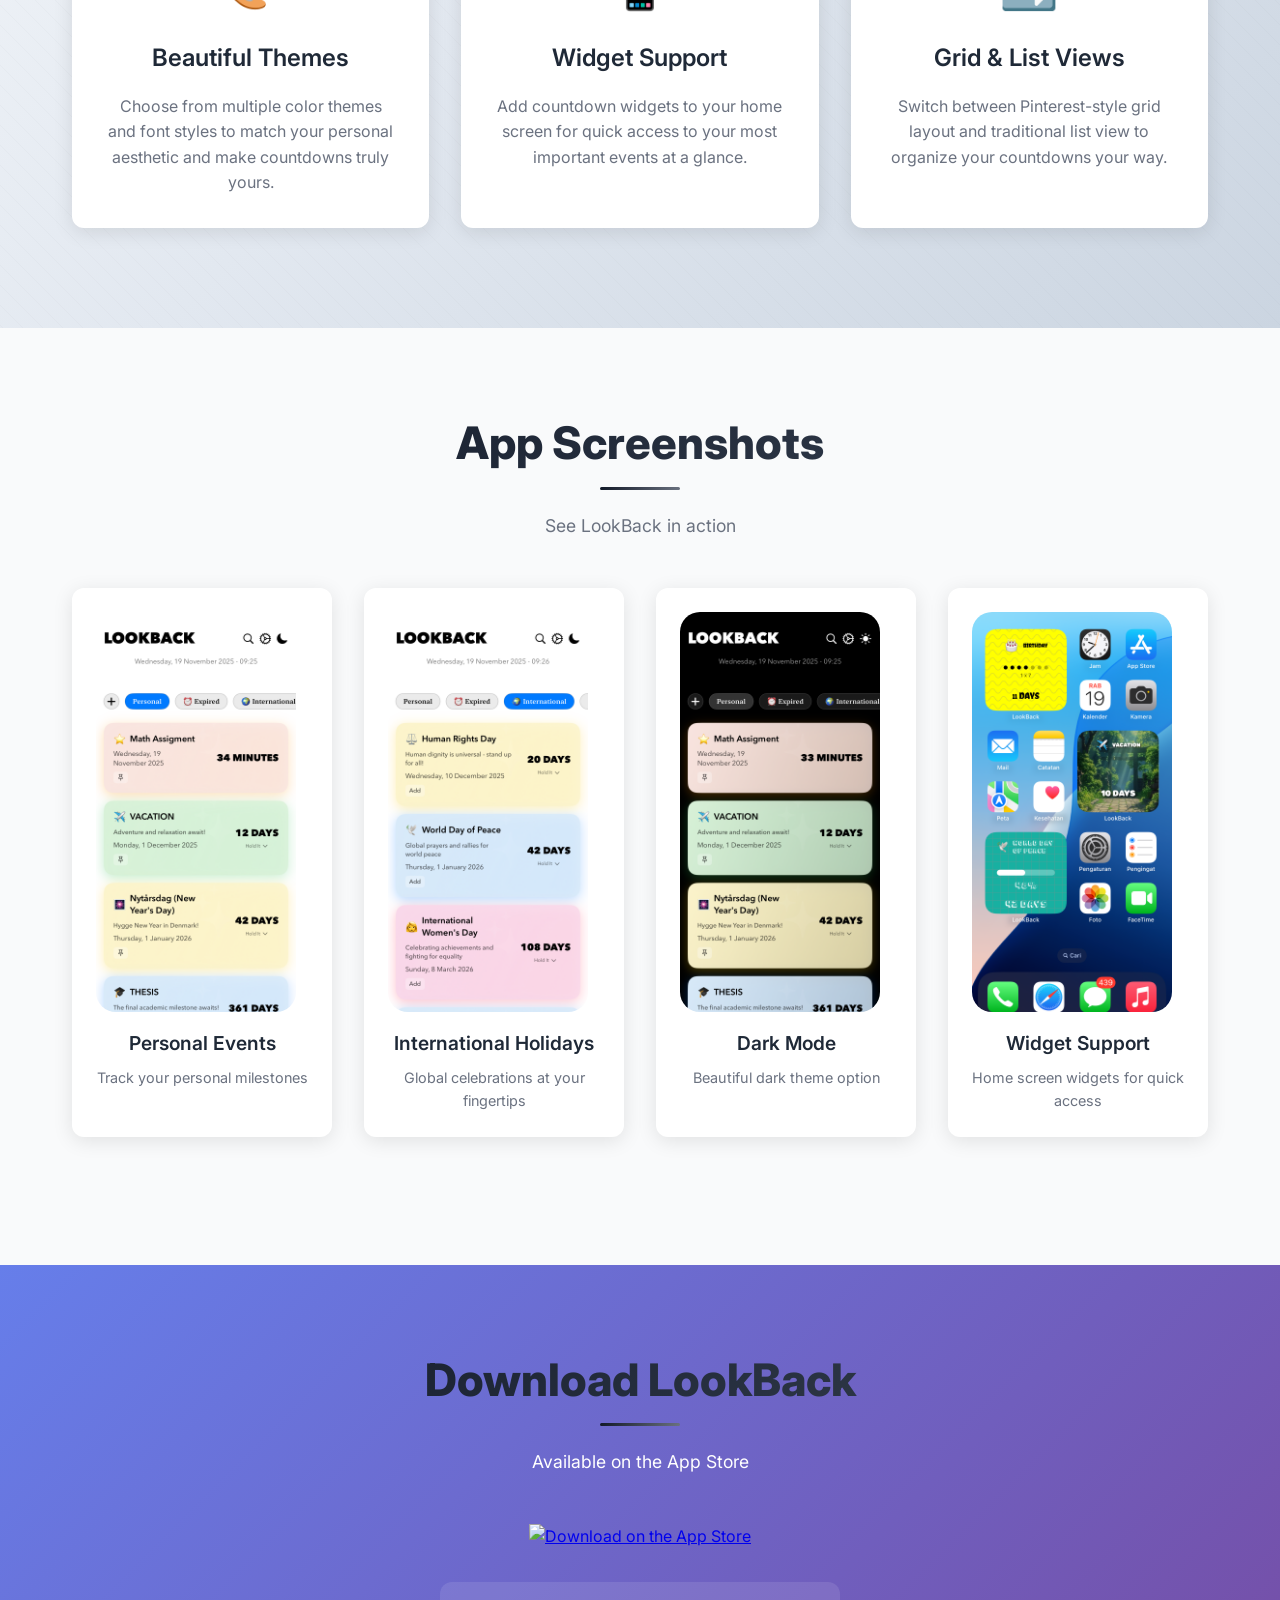
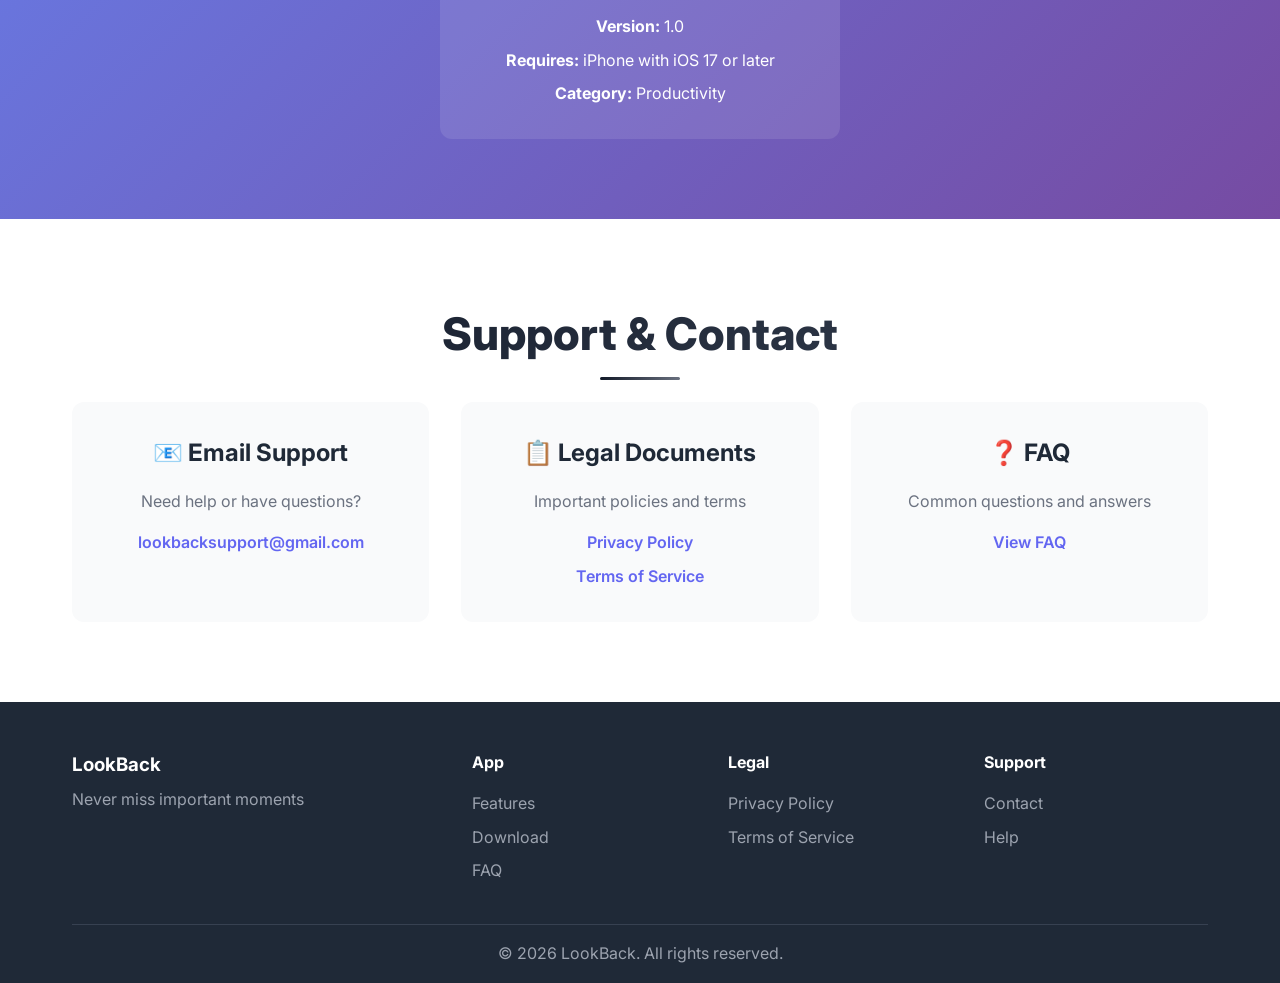
==== commit ebc1363e: "Set the support contact email to lookbacksupport@gmail.com Co-Authored-By: Claude Opus 5.5 <noreply@" ====
--- a/index.html
+++ b/index.html
@@ -146,7 +146,7 @@
                     <div class="support-item">
                         <h3>📧 Email Support</h3>
                         <p>Need help or have questions?</p>
-                        <a href="mailto:CONTACT_EMAIL" class="support-link">CONTACT_EMAIL</a>
+                        <a href="mailto:lookbacksupport@gmail.com" class="support-link">lookbacksupport@gmail.com</a>
                     </div>
                     <div class="support-item">
                         <h3>📋 Legal Documents</h3>
@@ -192,7 +192,7 @@
                     <div class="footer-section">
                         <h4>Support</h4>
                         <ul>
-                            <li><a href="mailto:CONTACT_EMAIL">Contact</a></li>
+                            <li><a href="mailto:lookbacksupport@gmail.com">Contact</a></li>
                             <li><a href="#support">Help</a></li>
                         </ul>
                     </div>
